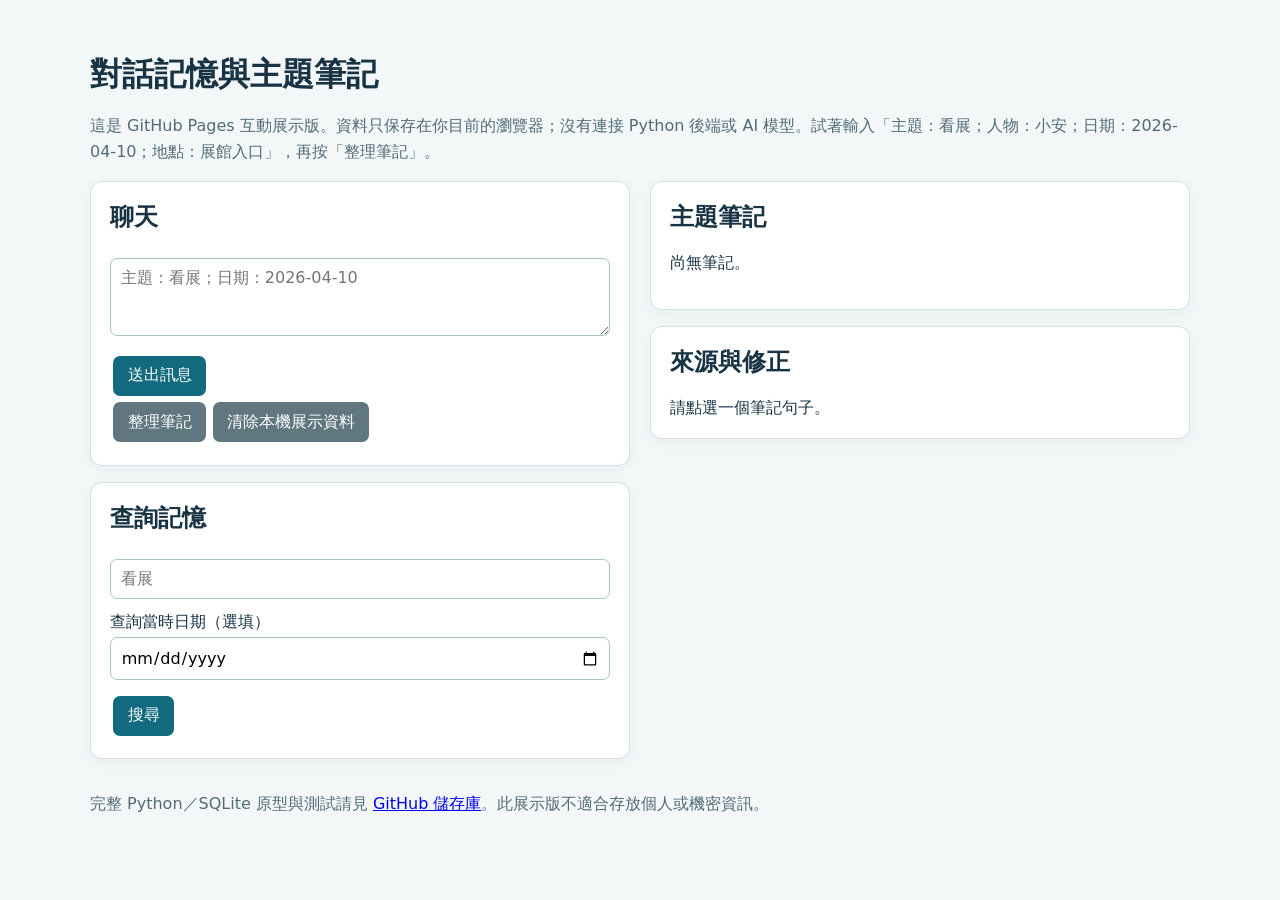
==== docs/index.html @ 6d678eb1 "Add interactive GitHub Pages demo" ====
<!doctype html>
<html lang="zh-Hant">
<head>
  <meta charset="utf-8"><meta name="viewport" content="width=device-width,initial-scale=1">
  <title>對話記憶與主題筆記｜互動展示</title>
  <style>
    :root{font-family:system-ui,sans-serif;color:#173344;background:#f3f7f8}body{max-width:1100px;margin:auto;padding:2rem}h1{margin-bottom:.2rem}h2{margin-top:0}.hint{color:#526b77;line-height:1.6}.grid{display:grid;grid-template-columns:1fr 1fr;gap:1.2rem}section{background:white;border:1px solid #d3e0e3;border-radius:12px;padding:1.2rem;margin-bottom:1rem;box-shadow:0 4px 15px #1733440c}input,textarea,select{font:inherit;box-sizing:border-box;width:100%;padding:.6rem;border:1px solid #a9c2c9;border-radius:7px;margin:.3rem 0 .8rem}button{font:inherit;border:0;border-radius:7px;padding:.6rem .9rem;background:#126a7f;color:white;cursor:pointer;margin:.2rem}.secondary{background:#607780}.claim{display:block;text-align:left;width:100%;background:#e4f3ee;color:#173d36}.message,.source{background:#eef4f7;padding:.7rem;border-radius:7px;margin:.4rem 0}.source{border-left:3px solid #5b9b9f}.preview{background:#f8f2dc;padding:1rem;border-radius:9px}.error{color:#ad253b}@media(max-width:750px){.grid{grid-template-columns:1fr}body{padding:1rem}}
  </style>
</head>
<body>
  <h1>對話記憶與主題筆記</h1>
  <p class="hint">這是 GitHub Pages 互動展示版。資料只保存在你目前的瀏覽器；沒有連接 Python 後端或 AI 模型。試著輸入「主題：看展；人物：小安；日期：2026-04-10；地點：展館入口」，再按「整理筆記」。</p>
  <p id="status" role="status"></p>
  <div class="grid"><div>
    <section><h2>聊天</h2><div id="messages"></div><form id="chat-form"><textarea id="chat-text" rows="3" required placeholder="主題：看展；日期：2026-04-10"></textarea><button>送出訊息</button></form><button id="organize" class="secondary">整理筆記</button><button id="reset" class="secondary">清除本機展示資料</button></section>
    <section><h2>查詢記憶</h2><form id="search-form"><input id="search-text" required placeholder="看展"><label>查詢當時日期（選填）<input id="as-of" type="date"></label><button>搜尋</button></form><div id="results"></div></section>
  </div><div>
    <section><h2>主題筆記</h2><div id="notes"></div></section>
    <section><h2>來源與修正</h2><div id="selected">請點選一個筆記句子。</div><div id="sources"></div><form id="revision-form" hidden><label>新內容<input id="new-value" required></label><label>修正類型<select id="kind"><option value="correction">原本記錯</option><option value="change">後來改變</option></select></label><label>生效日期（後來改變必填）<input id="effective-from" type="date"></label><label>修正說明<input id="reason" required></label><button>預覽修正</button></form><div id="preview"></div></section>
  </div></div>
  <p class="hint">完整 Python／SQLite 原型與測試請見 <a href="https://github.com/c62575998-web/Artificial-Intelligence_AI-Chat-Notes">GitHub 儲存庫</a>。此展示版不適合存放個人或機密資訊。</p>
  <script type="module" src="./app.js"></script>
</body></html>
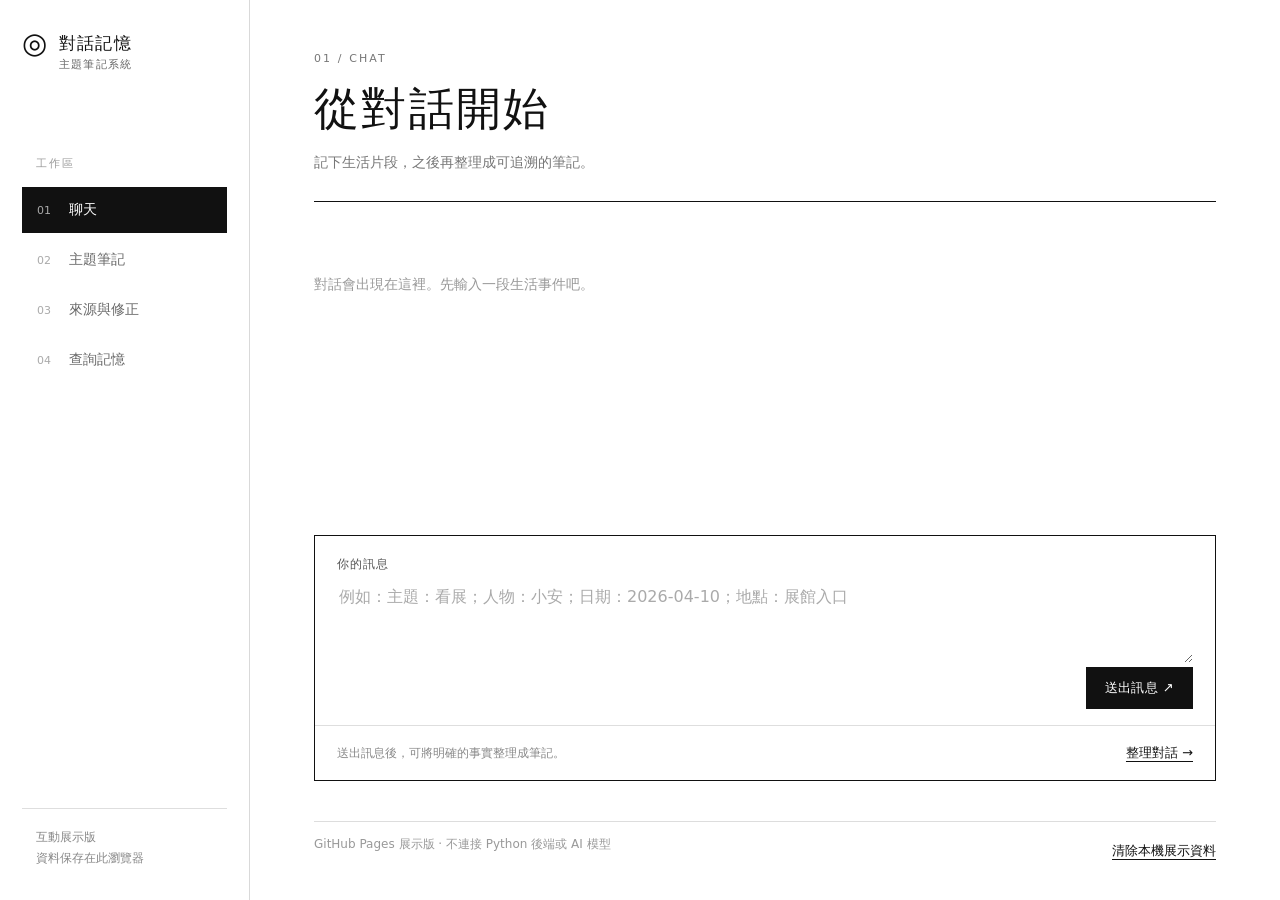
==== commit f5da5dc7: "Redesign chat notes interface with separate views" ====
--- a/docs/index.html
+++ b/docs/index.html
@@ -1,23 +1,56 @@
 <!doctype html>
 <html lang="zh-Hant">
 <head>
-  <meta charset="utf-8"><meta name="viewport" content="width=device-width,initial-scale=1">
+  <meta charset="utf-8">
+  <meta name="viewport" content="width=device-width,initial-scale=1">
   <title>對話記憶與主題筆記｜互動展示</title>
-  <style>
-    :root{font-family:system-ui,sans-serif;color:#173344;background:#f3f7f8}body{max-width:1100px;margin:auto;padding:2rem}h1{margin-bottom:.2rem}h2{margin-top:0}.hint{color:#526b77;line-height:1.6}.grid{display:grid;grid-template-columns:1fr 1fr;gap:1.2rem}section{background:white;border:1px solid #d3e0e3;border-radius:12px;padding:1.2rem;margin-bottom:1rem;box-shadow:0 4px 15px #1733440c}input,textarea,select{font:inherit;box-sizing:border-box;width:100%;padding:.6rem;border:1px solid #a9c2c9;border-radius:7px;margin:.3rem 0 .8rem}button{font:inherit;border:0;border-radius:7px;padding:.6rem .9rem;background:#126a7f;color:white;cursor:pointer;margin:.2rem}.secondary{background:#607780}.claim{display:block;text-align:left;width:100%;background:#e4f3ee;color:#173d36}.message,.source{background:#eef4f7;padding:.7rem;border-radius:7px;margin:.4rem 0}.source{border-left:3px solid #5b9b9f}.preview{background:#f8f2dc;padding:1rem;border-radius:9px}.error{color:#ad253b}@media(max-width:750px){.grid{grid-template-columns:1fr}body{padding:1rem}}
-  </style>
+  <link rel="stylesheet" href="./style.css">
 </head>
 <body>
-  <h1>對話記憶與主題筆記</h1>
-  <p class="hint">這是 GitHub Pages 互動展示版。資料只保存在你目前的瀏覽器；沒有連接 Python 後端或 AI 模型。試著輸入「主題：看展；人物：小安；日期：2026-04-10；地點：展館入口」，再按「整理筆記」。</p>
-  <p id="status" role="status"></p>
-  <div class="grid"><div>
-    <section><h2>聊天</h2><div id="messages"></div><form id="chat-form"><textarea id="chat-text" rows="3" required placeholder="主題：看展；日期：2026-04-10"></textarea><button>送出訊息</button></form><button id="organize" class="secondary">整理筆記</button><button id="reset" class="secondary">清除本機展示資料</button></section>
-    <section><h2>查詢記憶</h2><form id="search-form"><input id="search-text" required placeholder="看展"><label>查詢當時日期（選填）<input id="as-of" type="date"></label><button>搜尋</button></form><div id="results"></div></section>
-  </div><div>
-    <section><h2>主題筆記</h2><div id="notes"></div></section>
-    <section><h2>來源與修正</h2><div id="selected">請點選一個筆記句子。</div><div id="sources"></div><form id="revision-form" hidden><label>新內容<input id="new-value" required></label><label>修正類型<select id="kind"><option value="correction">原本記錯</option><option value="change">後來改變</option></select></label><label>生效日期（後來改變必填）<input id="effective-from" type="date"></label><label>修正說明<input id="reason" required></label><button>預覽修正</button></form><div id="preview"></div></section>
-  </div></div>
-  <p class="hint">完整 Python／SQLite 原型與測試請見 <a href="https://github.com/c62575998-web/Artificial-Intelligence_AI-Chat-Notes">GitHub 儲存庫</a>。此展示版不適合存放個人或機密資訊。</p>
+  <div class="shell">
+    <aside class="sidebar" aria-label="主選單">
+      <a class="brand" href="#chat"><span class="brand-mark">◎</span><span>對話記憶<span class="brand-sub">主題筆記系統</span></span></a>
+      <div class="nav-label">工作區</div>
+      <nav>
+        <a href="#chat" data-page="chat"><span>01</span> 聊天</a>
+        <a href="#notes" data-page="notes"><span>02</span> 主題筆記</a>
+        <a href="#sources" data-page="sources"><span>03</span> 來源與修正</a>
+        <a href="#search" data-page="search"><span>04</span> 查詢記憶</a>
+      </nav>
+      <div class="sidebar-foot">互動展示版<br>資料保存在此瀏覽器</div>
+    </aside>
+    <main class="main">
+      <p id="status" role="status" aria-live="polite"></p>
+
+      <section id="page-chat" class="page chat-page">
+        <header class="page-head"><div class="eyebrow">01 / CHAT</div><h1>從對話開始</h1><p>記下生活片段，之後再整理成可追溯的筆記。</p></header>
+        <div id="messages" class="conversation" aria-label="對話內容"></div>
+        <div class="composer">
+          <form id="chat-form"><label for="chat-text">你的訊息</label><textarea id="chat-text" rows="3" required placeholder="例如：主題：看展；人物：小安；日期：2026-04-10；地點：展館入口"></textarea><div class="form-actions"><button type="submit" class="button-dark">送出訊息 <span aria-hidden="true">↗</span></button></div></form>
+          <div class="composer-bottom"><span>送出訊息後，可將明確的事實整理成筆記。</span><button id="organize" type="button" class="button-link">整理對話 →</button></div>
+        </div>
+      </section>
+
+      <section id="page-notes" class="page" hidden>
+        <header class="page-head"><div class="eyebrow">02 / NOTES</div><h1>主題筆記</h1><p>依主題查看整理後的內容。點選句子可追查來源及提出修正。</p></header>
+        <div id="notes" class="stack"></div>
+      </section>
+
+      <section id="page-sources" class="page" hidden>
+        <header class="page-head"><div class="eyebrow">03 / SOURCES</div><h1>來源與修正</h1><p>先選一個筆記句子，再查看原話、預覽修改範圍。</p></header>
+        <div class="detail-grid"><div><div class="section-title">選擇句子</div><div id="claim-list" class="claim-list"></div></div><div><div class="section-title">句子詳情</div><div id="selected" class="selected">請先選擇一個筆記句子。</div><div id="sources"></div>
+          <form id="revision-form" hidden><label for="new-value">新的內容</label><input id="new-value" required><label for="kind">修正類型</label><select id="kind"><option value="correction">原本記錯</option><option value="change">後來改變</option></select><label for="effective-from">生效日期（後來改變必填）</label><input id="effective-from" type="date"><label for="reason">修正說明</label><input id="reason" required><button class="button-dark" type="submit">預覽修正 →</button></form><div id="preview"></div>
+        </div></div>
+      </section>
+
+      <section id="page-search" class="page" hidden>
+        <header class="page-head"><div class="eyebrow">04 / SEARCH</div><h1>查詢記憶</h1><p>搜尋目前記憶，或指定日期回看當時有效的內容。</p></header>
+        <form id="search-form" class="search-form"><label for="search-text">關鍵字</label><input id="search-text" required placeholder="例如：看展"><label for="as-of">查詢當時日期（選填）</label><input id="as-of" type="date"><button class="button-dark" type="submit">搜尋 →</button></form><div id="results" class="stack"></div>
+      </section>
+
+      <footer class="page-foot"><span>GitHub Pages 展示版 · 不連接 Python 後端或 AI 模型</span><button id="reset" type="button" class="button-link">清除本機展示資料</button></footer>
+    </main>
+  </div>
   <script type="module" src="./app.js"></script>
-</body></html>
+</body>
+</html>
--- a/docs/style.css
+++ b/docs/style.css
@@ -0,0 +1 @@
+:root{font-family:Inter,"Noto Sans TC",system-ui,sans-serif;color:#111;background:#fff;font-synthesis:none}*{box-sizing:border-box}body{margin:0}button,input,textarea,select{font:inherit}button{cursor:pointer}a{color:inherit;text-decoration:none}[hidden]{display:none!important}.shell{min-height:100vh;display:grid;grid-template-columns:250px minmax(0,1fr)}.sidebar{border-right:1px solid #d9d9d9;padding:32px 22px;display:flex;flex-direction:column}.brand{display:flex;align-items:flex-start;gap:10px;font-size:17px;font-weight:700;letter-spacing:.08em;line-height:1.3}.brand-mark{font-size:29px;line-height:22px;font-weight:400}.brand-sub{display:block;font-size:11px;font-weight:400;letter-spacing:.12em;color:#666;margin-top:4px}.nav-label{margin:84px 14px 16px;color:#999;font-size:11px;letter-spacing:.19em}.sidebar nav{display:grid;gap:4px}.sidebar nav a{padding:13px 14px;color:#696969;font-size:14px;border:1px solid transparent;transition:background .15s,color .15s}.sidebar nav a span{font-size:11px;margin-right:14px;color:#aaa}.sidebar nav a:hover{background:#f5f5f5;color:#111}.sidebar nav a[aria-current=page]{background:#111;border-color:#111;color:#fff}.sidebar nav a[aria-current=page] span{color:#aaa}.sidebar-foot{margin-top:auto;border-top:1px solid #dedede;padding:18px 14px 0;color:#888;font-size:12px;line-height:1.7}.main{max-width:1160px;width:100%;margin:auto;padding:32px clamp(24px,5vw,80px) 20px;display:flex;flex-direction:column;min-height:100vh}.page{flex:1;min-height:0}.page-head{border-bottom:1px solid #111;padding:20px 0 26px;margin-bottom:32px}.eyebrow{font-size:11px;letter-spacing:.19em;color:#777;margin-bottom:14px}.page-head h1{font-size:clamp(30px,4vw,45px);font-weight:500;letter-spacing:.05em;margin:0 0 12px}.page-head p{color:#777;font-size:14px;line-height:1.7;margin:0}.chat-page{display:flex;flex-direction:column}.conversation{flex:1;min-height:210px;max-height:50vh;overflow:auto;padding:10px 0 24px}.empty{color:#999;font-size:14px;margin:32px 0}.message{max-width:75%;padding:14px 18px;border:1px solid #d9d9d9;margin:0 0 16px;line-height:1.6;white-space:pre-wrap;font-size:14px}.message.user{margin-left:auto;border-color:#111;background:#111;color:white}.message.assistant{margin-right:auto}.speaker{display:block;font-size:11px;letter-spacing:.14em;opacity:.7;margin-bottom:7px}.composer{border:1px solid #111}.composer form{padding:20px 22px 16px}.composer label,.search-form label,#revision-form label{display:block;font-size:12px;letter-spacing:.09em;color:#555;margin:0 0 9px}.composer textarea{border:0;outline:none;resize:vertical;width:100%;min-height:78px;color:#111;background:white;line-height:1.6}.composer textarea::placeholder,input::placeholder{color:#aaa}.form-actions{text-align:right}.button-dark{background:#111;border:1px solid #111;color:white;padding:11px 18px;font-size:13px;letter-spacing:.03em}.button-dark:hover{background:#333}.button-link{background:none;border:0;padding:6px 0;color:#111;font-size:13px;text-decoration:underline;text-underline-offset:4px}.composer-bottom{border-top:1px solid #dedede;display:flex;align-items:center;justify-content:space-between;gap:20px;padding:12px 22px;color:#888;font-size:12px}.stack{display:grid;gap:18px}.note{border:1px solid #dedede;padding:24px}.note-head{display:flex;align-items:center;justify-content:space-between;border-bottom:1px solid #e6e6e6;padding-bottom:14px;margin-bottom:14px}.note h2{font-weight:500;font-size:20px;margin:0}.note-index,.muted{color:#888;font-size:12px}.claim{display:block;width:100%;text-align:left;border:0;background:white;padding:12px 0;border-bottom:1px solid #eee;color:#222;font-size:15px}.claim:hover{text-decoration:underline;text-underline-offset:4px}.detail-grid{display:grid;grid-template-columns:minmax(0,1fr) minmax(0,1.2fr);gap:46px}.section-title{font-size:12px;color:#777;letter-spacing:.1em;border-bottom:1px solid #111;padding-bottom:12px;margin-bottom:12px}.claim-choice{width:100%;border:0;border-bottom:1px solid #eee;background:white;text-align:left;padding:14px 4px;line-height:1.5}.claim-choice:hover,.claim-choice.active{background:#f5f5f5}.claim-choice small{display:block;color:#888;margin-bottom:6px}.selected{font-size:18px;line-height:1.6;margin:8px 0 18px}.source{border-left:2px solid #111;padding:7px 0 7px 14px;margin:12px 0 24px;color:#555;font-size:14px;line-height:1.6}.search-form{max-width:620px;padding-bottom:32px}.search-form input,#revision-form input,#revision-form select{display:block;width:100%;background:white;border:1px solid #cfcfcf;padding:12px;margin:0 0 20px;border-radius:0}.search-form button,#revision-form button{margin-top:6px}.result{border-bottom:1px solid #ddd;padding:17px 0;font-size:15px}.result small{display:block;color:#999;font-size:11px;margin-bottom:5px}.preview{border:1px solid #111;padding:18px;margin-top:22px}.preview h3{font-weight:500;margin:0 0 12px}.preview button{margin:14px 12px 0 0}.button-outline{background:white;border:1px solid #111;padding:11px 18px;font-size:13px}.page-foot{border-top:1px solid #ddd;margin-top:40px;padding:14px 0;display:flex;justify-content:space-between;gap:20px;color:#999;font-size:12px}#status:empty{display:none}#status{border:1px solid #bbb;padding:11px 15px;margin:0 0 12px;font-size:13px}#status.error{border-color:#111;background:#f5f5f5}@media(max-width:900px){.shell{grid-template-columns:1fr}.sidebar{padding:18px 20px;border-right:0;border-bottom:1px solid #ddd}.brand{font-size:15px}.brand-sub,.nav-label,.sidebar-foot{display:none}.sidebar nav{display:flex;overflow:auto;margin-top:20px;gap:2px}.sidebar nav a{white-space:nowrap;padding:10px 12px}.main{min-height:calc(100vh - 110px)}.detail-grid{grid-template-columns:1fr;gap:30px}}@media(max-width:580px){.main{padding:20px 18px}.page-head{padding-top:12px;margin-bottom:20px}.conversation{max-height:none;min-height:34vh}.message{max-width:90%}.composer-bottom{align-items:flex-start;flex-direction:column;gap:4px}.page-foot{flex-direction:column}.note{padding:18px}}
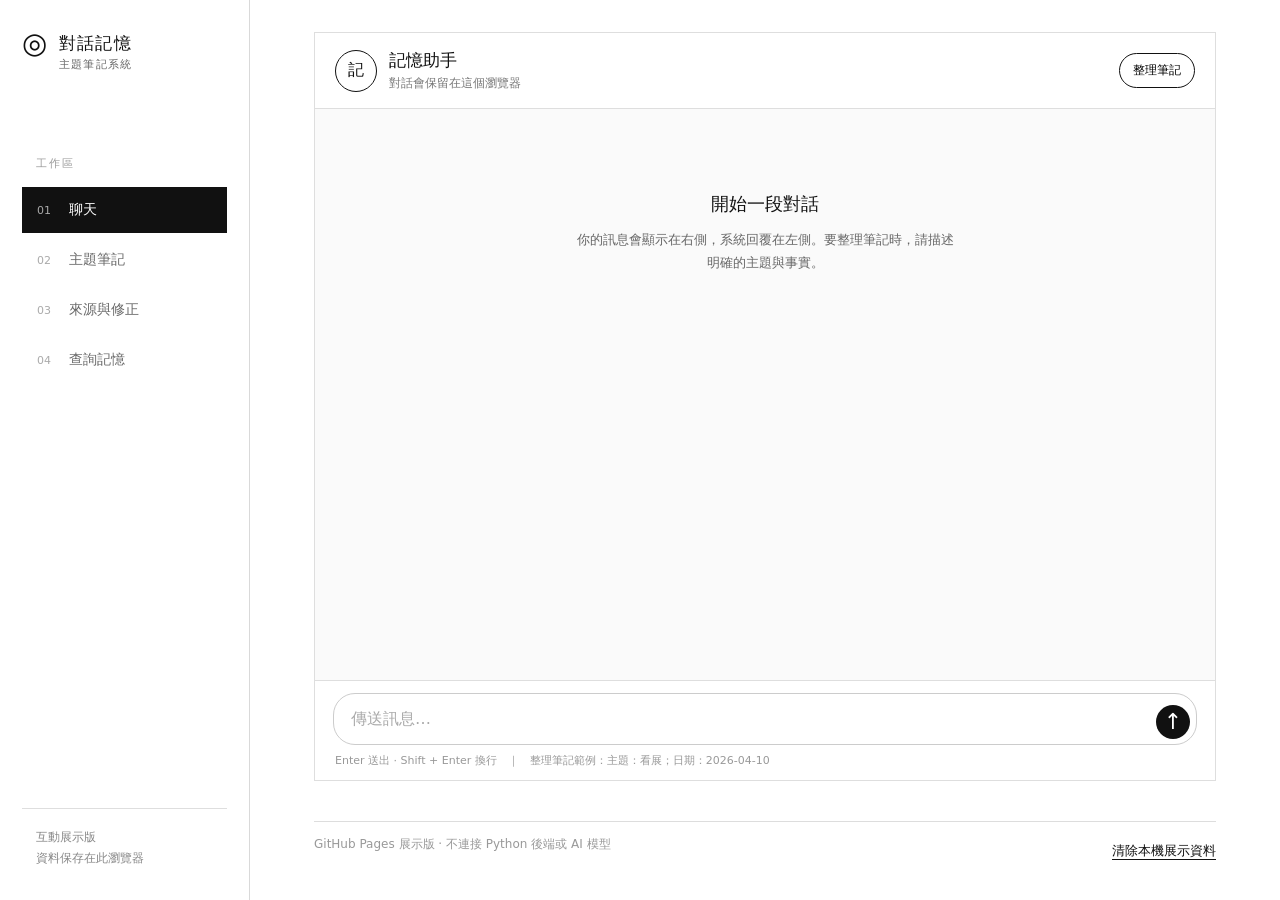
==== commit 6c82b1d5: "Make chat view feel like a messaging app" ====
--- a/docs/index.html
+++ b/docs/index.html
@@ -5,6 +5,7 @@
   <meta name="viewport" content="width=device-width,initial-scale=1">
   <title>對話記憶與主題筆記｜互動展示</title>
   <link rel="stylesheet" href="./style.css">
+  <link rel="stylesheet" href="./chat.css">
 </head>
 <body>
   <div class="shell">
@@ -22,13 +23,10 @@
     <main class="main">
       <p id="status" role="status" aria-live="polite"></p>
 
-      <section id="page-chat" class="page chat-page">
-        <header class="page-head"><div class="eyebrow">01 / CHAT</div><h1>從對話開始</h1><p>記下生活片段，之後再整理成可追溯的筆記。</p></header>
-        <div id="messages" class="conversation" aria-label="對話內容"></div>
-        <div class="composer">
-          <form id="chat-form"><label for="chat-text">你的訊息</label><textarea id="chat-text" rows="3" required placeholder="例如：主題：看展；人物：小安；日期：2026-04-10；地點：展館入口"></textarea><div class="form-actions"><button type="submit" class="button-dark">送出訊息 <span aria-hidden="true">↗</span></button></div></form>
-          <div class="composer-bottom"><span>送出訊息後，可將明確的事實整理成筆記。</span><button id="organize" type="button" class="button-link">整理對話 →</button></div>
-        </div>
+      <section id="page-chat" class="page chat-page" aria-label="聊天">
+        <header class="chat-heading"><div class="chat-avatar" aria-hidden="true">記</div><div class="chat-heading-copy"><h1>記憶助手</h1><p>對話會保留在這個瀏覽器</p></div><button id="organize" type="button" class="organize-chip">整理筆記</button></header>
+        <div id="messages" class="conversation" role="log" aria-label="對話內容" aria-live="polite"></div>
+        <div class="composer"><form id="chat-form"><div class="input-row"><label class="sr-only" for="chat-text">傳送訊息</label><textarea id="chat-text" rows="1" required placeholder="傳送訊息…"></textarea><button type="submit" class="send-button" aria-label="送出訊息">↑</button></div></form><p class="chat-hint">Enter 送出 · Shift + Enter 換行　｜　整理筆記範例：主題：看展；日期：2026-04-10</p></div>
       </section>
 
       <section id="page-notes" class="page" hidden>
--- a/docs/chat.css
+++ b/docs/chat.css
@@ -0,0 +1,17 @@
+.sr-only{position:absolute;width:1px;height:1px;padding:0;margin:-1px;overflow:hidden;clip:rect(0,0,0,0);white-space:nowrap;border:0}
+.chat-page{height:calc(100dvh - 150px);min-height:500px;border:1px solid #dedede;background:#fff}
+.chat-heading{display:flex;align-items:center;gap:12px;border-bottom:1px solid #dedede;padding:16px 20px;flex-shrink:0}
+.chat-avatar,.message-avatar{display:grid;place-items:center;border:1px solid #111;border-radius:50%;font-weight:600;flex-shrink:0}
+.chat-avatar{width:42px;height:42px;font-size:16px}
+.chat-heading-copy{min-width:0}.chat-heading h1{font-size:17px;font-weight:600;margin:0 0 3px}.chat-heading p{font-size:12px;color:#777;margin:0}
+.organize-chip{margin-left:auto;border:1px solid #111;border-radius:20px;background:#fff;padding:8px 13px;white-space:nowrap;font-size:12px}.organize-chip:hover{background:#111;color:#fff}
+.conversation{flex:1;min-height:0;max-height:none;overflow-y:auto;padding:23px 22px;background:#fafafa;overscroll-behavior:contain}
+.chat-intro{text-align:center;max-width:380px;margin:60px auto;color:#666}.chat-intro strong{display:block;color:#111;font-size:18px;font-weight:500;margin-bottom:12px}.chat-intro p{font-size:13px;line-height:1.8;margin:0}
+.message-row{display:flex;align-items:flex-end;gap:9px;margin:0 0 16px}.message-row.user{flex-direction:row-reverse}.message-avatar{width:30px;height:30px;font-size:12px;background:#fff}.message-row.user .message-avatar{display:none}
+.message-content{display:flex;flex-direction:column;align-items:flex-start;max-width:min(70%,550px)}.message-row.user .message-content{align-items:flex-end}
+.message-bubble{border:1px solid #dedede;border-radius:17px 17px 17px 4px;background:#fff;padding:11px 15px;font-size:14px;line-height:1.65;white-space:pre-wrap;overflow-wrap:anywhere}
+.message-row.user .message-bubble{border-color:#111;border-radius:17px 17px 4px 17px;background:#111;color:#fff}
+.message-time{font-size:10px;color:#999;margin-top:5px;padding:0 3px}
+.composer{border:0;border-top:1px solid #dedede;padding:12px 18px 11px;flex-shrink:0}.composer form{padding:0}.input-row{display:flex;align-items:flex-end;gap:8px;border:1px solid #ccc;border-radius:22px;padding:5px 6px 5px 13px}.input-row:focus-within{border-color:#111}.composer textarea{min-height:25px;max-height:140px;padding:8px 4px;resize:none;line-height:1.5;overflow-y:auto}.send-button{display:grid;place-items:center;flex-shrink:0;width:34px;height:34px;border:0;border-radius:50%;background:#111;color:#fff;font-size:22px;line-height:1;margin:0}.send-button:hover{background:#444}.chat-hint{color:#999;font-size:11px;line-height:1.5;margin:8px 2px 0}
+@media(max-width:900px){.chat-page{height:calc(100dvh - 190px)}}
+@media(max-width:580px){.chat-page{height:calc(100dvh - 178px);min-height:450px}.chat-heading{padding:12px}.chat-heading p{font-size:11px}.conversation{padding:16px 12px}.message-content{max-width:84%}.composer{padding:10px}.chat-hint{font-size:10px}.organize-chip{padding:7px 9px}.message-bubble{font-size:14px}}
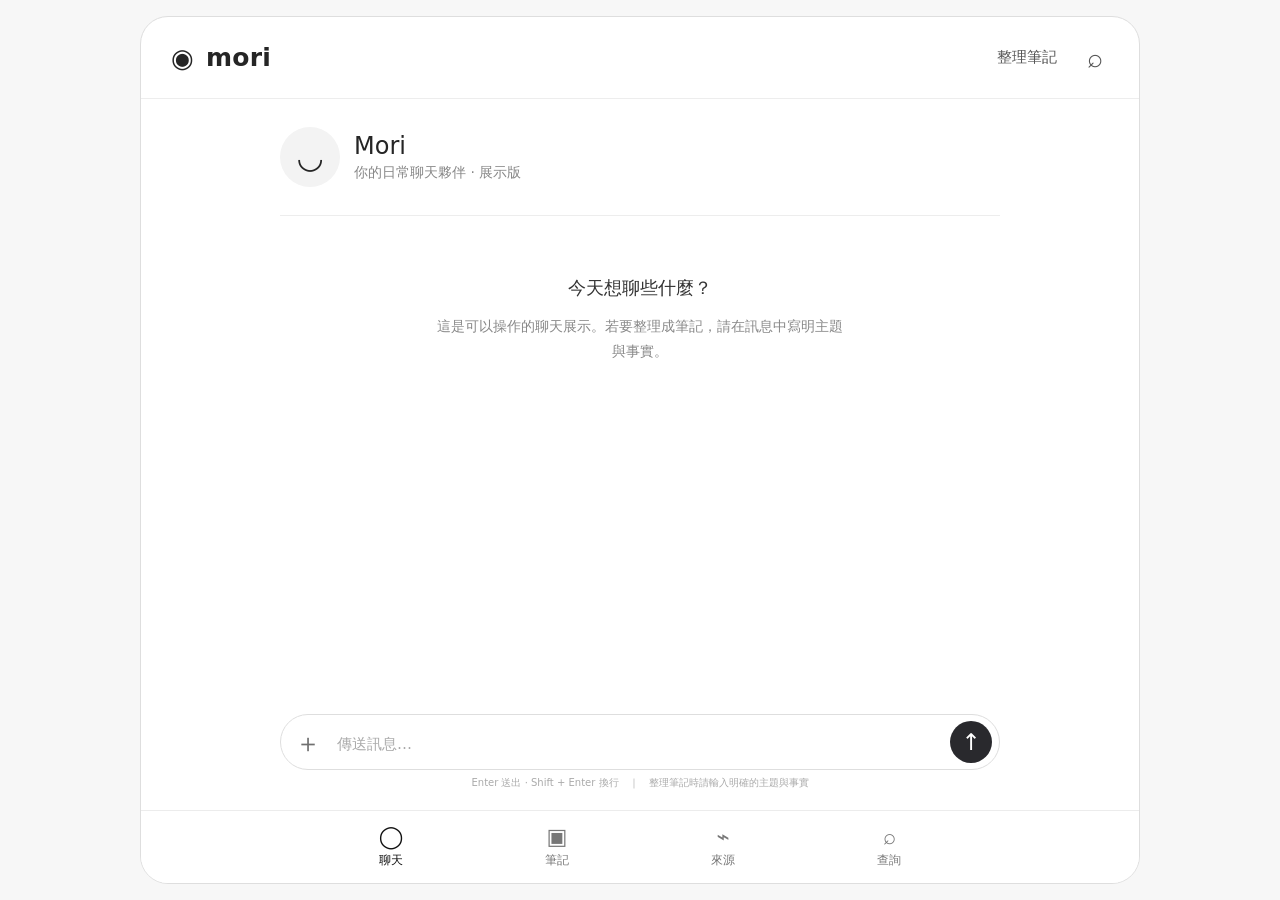
==== commit ced8813f: "Match Mori chat layout and bottom navigation" ====
--- a/docs/index.html
+++ b/docs/index.html
@@ -3,51 +3,40 @@
 <head>
   <meta charset="utf-8">
   <meta name="viewport" content="width=device-width,initial-scale=1">
-  <title>對話記憶與主題筆記｜互動展示</title>
+  <title>Mori｜對話記憶與主題筆記</title>
   <link rel="stylesheet" href="./style.css">
   <link rel="stylesheet" href="./chat.css">
 </head>
 <body>
   <div class="shell">
-    <aside class="sidebar" aria-label="主選單">
-      <a class="brand" href="#chat"><span class="brand-mark">◎</span><span>對話記憶<span class="brand-sub">主題筆記系統</span></span></a>
-      <div class="nav-label">工作區</div>
-      <nav>
-        <a href="#chat" data-page="chat"><span>01</span> 聊天</a>
-        <a href="#notes" data-page="notes"><span>02</span> 主題筆記</a>
-        <a href="#sources" data-page="sources"><span>03</span> 來源與修正</a>
-        <a href="#search" data-page="search"><span>04</span> 查詢記憶</a>
-      </nav>
-      <div class="sidebar-foot">互動展示版<br>資料保存在此瀏覽器</div>
-    </aside>
+    <header class="topbar">
+      <a class="brand" href="#chat" aria-label="Mori 聊天首頁"><span class="brand-icon" aria-hidden="true">◉</span><span>mori</span></a>
+      <div class="top-actions"><button id="organize" type="button" class="top-action" title="整理筆記">整理筆記</button><a href="#search" class="top-action" aria-label="查詢記憶" title="查詢記憶">⌕</a></div>
+    </header>
     <main class="main">
       <p id="status" role="status" aria-live="polite"></p>
-
       <section id="page-chat" class="page chat-page" aria-label="聊天">
-        <header class="chat-heading"><div class="chat-avatar" aria-hidden="true">記</div><div class="chat-heading-copy"><h1>記憶助手</h1><p>對話會保留在這個瀏覽器</p></div><button id="organize" type="button" class="organize-chip">整理筆記</button></header>
+        <div class="chat-profile"><div class="profile-avatar" aria-hidden="true">◡</div><div><h1>Mori</h1><p>你的日常聊天夥伴 · 展示版</p></div></div>
         <div id="messages" class="conversation" role="log" aria-label="對話內容" aria-live="polite"></div>
-        <div class="composer"><form id="chat-form"><div class="input-row"><label class="sr-only" for="chat-text">傳送訊息</label><textarea id="chat-text" rows="1" required placeholder="傳送訊息…"></textarea><button type="submit" class="send-button" aria-label="送出訊息">↑</button></div></form><p class="chat-hint">Enter 送出 · Shift + Enter 換行　｜　整理筆記範例：主題：看展；日期：2026-04-10</p></div>
+        <div class="composer"><form id="chat-form"><div class="input-row"><button id="example" class="plus-button" type="button" aria-label="填入範例訊息" title="填入範例訊息">＋</button><label class="sr-only" for="chat-text">傳送訊息</label><textarea id="chat-text" rows="1" required placeholder="傳送訊息…"></textarea><button type="submit" class="send-button" aria-label="送出訊息">↑</button></div></form><p class="chat-hint">Enter 送出 · Shift + Enter 換行　｜　整理筆記時請輸入明確的主題與事實</p></div>
       </section>
-
-      <section id="page-notes" class="page" hidden>
-        <header class="page-head"><div class="eyebrow">02 / NOTES</div><h1>主題筆記</h1><p>依主題查看整理後的內容。點選句子可追查來源及提出修正。</p></header>
-        <div id="notes" class="stack"></div>
+      <section id="page-notes" class="page content-page" hidden>
+        <header class="page-head"><div class="eyebrow">NOTES</div><h1>主題筆記</h1><p>每段對話留下的事實，都可以整理到這裡。</p></header><div id="notes" class="stack"></div>
       </section>
-
-      <section id="page-sources" class="page" hidden>
-        <header class="page-head"><div class="eyebrow">03 / SOURCES</div><h1>來源與修正</h1><p>先選一個筆記句子，再查看原話、預覽修改範圍。</p></header>
-        <div class="detail-grid"><div><div class="section-title">選擇句子</div><div id="claim-list" class="claim-list"></div></div><div><div class="section-title">句子詳情</div><div id="selected" class="selected">請先選擇一個筆記句子。</div><div id="sources"></div>
-          <form id="revision-form" hidden><label for="new-value">新的內容</label><input id="new-value" required><label for="kind">修正類型</label><select id="kind"><option value="correction">原本記錯</option><option value="change">後來改變</option></select><label for="effective-from">生效日期（後來改變必填）</label><input id="effective-from" type="date"><label for="reason">修正說明</label><input id="reason" required><button class="button-dark" type="submit">預覽修正 →</button></form><div id="preview"></div>
-        </div></div>
+      <section id="page-sources" class="page content-page" hidden>
+        <header class="page-head"><div class="eyebrow">SOURCES</div><h1>來源與修正</h1><p>選一句筆記，查看原話並確認修改範圍。</p></header>
+        <div class="detail-grid"><div><div class="section-title">選擇句子</div><div id="claim-list" class="claim-list"></div></div><div><div class="section-title">句子詳情</div><div id="selected" class="selected">請先選擇一個筆記句子。</div><div id="sources"></div><form id="revision-form" hidden><label for="new-value">新的內容</label><input id="new-value" required><label for="kind">修正類型</label><select id="kind"><option value="correction">原本記錯</option><option value="change">後來改變</option></select><label for="effective-from">生效日期（後來改變必填）</label><input id="effective-from" type="date"><label for="reason">修正說明</label><input id="reason" required><button class="button-dark" type="submit">預覽修正</button></form><div id="preview"></div></div></div>
       </section>
-
-      <section id="page-search" class="page" hidden>
-        <header class="page-head"><div class="eyebrow">04 / SEARCH</div><h1>查詢記憶</h1><p>搜尋目前記憶，或指定日期回看當時有效的內容。</p></header>
-        <form id="search-form" class="search-form"><label for="search-text">關鍵字</label><input id="search-text" required placeholder="例如：看展"><label for="as-of">查詢當時日期（選填）</label><input id="as-of" type="date"><button class="button-dark" type="submit">搜尋 →</button></form><div id="results" class="stack"></div>
+      <section id="page-search" class="page content-page" hidden>
+        <header class="page-head"><div class="eyebrow">SEARCH</div><h1>查詢記憶</h1><p>搜尋目前記憶，或指定日期回看當時的內容。</p></header><form id="search-form" class="search-form"><label for="search-text">關鍵字</label><input id="search-text" required placeholder="例如：看展"><label for="as-of">查詢當時日期（選填）</label><input id="as-of" type="date"><button class="button-dark" type="submit">搜尋</button></form><div id="results" class="stack"></div><div class="demo-info">GitHub Pages 展示版。資料只儲存在此瀏覽器，沒有連接 Python 後端或 AI 模型。<button id="reset" type="button" class="button-link">清除本機展示資料</button></div>
       </section>
-
-      <footer class="page-foot"><span>GitHub Pages 展示版 · 不連接 Python 後端或 AI 模型</span><button id="reset" type="button" class="button-link">清除本機展示資料</button></footer>
     </main>
+    <nav class="bottom-nav" aria-label="主要頁面">
+      <a href="#chat" data-page="chat"><span class="nav-icon" aria-hidden="true">◯</span><span>聊天</span></a>
+      <a href="#notes" data-page="notes"><span class="nav-icon" aria-hidden="true">▣</span><span>筆記</span></a>
+      <a href="#sources" data-page="sources"><span class="nav-icon" aria-hidden="true">⌁</span><span>來源</span></a>
+      <a href="#search" data-page="search"><span class="nav-icon" aria-hidden="true">⌕</span><span>查詢</span></a>
+    </nav>
   </div>
   <script type="module" src="./app.js"></script>
 </body>
--- a/docs/style.css
+++ b/docs/style.css
@@ -1 +1,8 @@
-:root{font-family:Inter,"Noto Sans TC",system-ui,sans-serif;color:#111;background:#fff;font-synthesis:none}*{box-sizing:border-box}body{margin:0}button,input,textarea,select{font:inherit}button{cursor:pointer}a{color:inherit;text-decoration:none}[hidden]{display:none!important}.shell{min-height:100vh;display:grid;grid-template-columns:250px minmax(0,1fr)}.sidebar{border-right:1px solid #d9d9d9;padding:32px 22px;display:flex;flex-direction:column}.brand{display:flex;align-items:flex-start;gap:10px;font-size:17px;font-weight:700;letter-spacing:.08em;line-height:1.3}.brand-mark{font-size:29px;line-height:22px;font-weight:400}.brand-sub{display:block;font-size:11px;font-weight:400;letter-spacing:.12em;color:#666;margin-top:4px}.nav-label{margin:84px 14px 16px;color:#999;font-size:11px;letter-spacing:.19em}.sidebar nav{display:grid;gap:4px}.sidebar nav a{padding:13px 14px;color:#696969;font-size:14px;border:1px solid transparent;transition:background .15s,color .15s}.sidebar nav a span{font-size:11px;margin-right:14px;color:#aaa}.sidebar nav a:hover{background:#f5f5f5;color:#111}.sidebar nav a[aria-current=page]{background:#111;border-color:#111;color:#fff}.sidebar nav a[aria-current=page] span{color:#aaa}.sidebar-foot{margin-top:auto;border-top:1px solid #dedede;padding:18px 14px 0;color:#888;font-size:12px;line-height:1.7}.main{max-width:1160px;width:100%;margin:auto;padding:32px clamp(24px,5vw,80px) 20px;display:flex;flex-direction:column;min-height:100vh}.page{flex:1;min-height:0}.page-head{border-bottom:1px solid #111;padding:20px 0 26px;margin-bottom:32px}.eyebrow{font-size:11px;letter-spacing:.19em;color:#777;margin-bottom:14px}.page-head h1{font-size:clamp(30px,4vw,45px);font-weight:500;letter-spacing:.05em;margin:0 0 12px}.page-head p{color:#777;font-size:14px;line-height:1.7;margin:0}.chat-page{display:flex;flex-direction:column}.conversation{flex:1;min-height:210px;max-height:50vh;overflow:auto;padding:10px 0 24px}.empty{color:#999;font-size:14px;margin:32px 0}.message{max-width:75%;padding:14px 18px;border:1px solid #d9d9d9;margin:0 0 16px;line-height:1.6;white-space:pre-wrap;font-size:14px}.message.user{margin-left:auto;border-color:#111;background:#111;color:white}.message.assistant{margin-right:auto}.speaker{display:block;font-size:11px;letter-spacing:.14em;opacity:.7;margin-bottom:7px}.composer{border:1px solid #111}.composer form{padding:20px 22px 16px}.composer label,.search-form label,#revision-form label{display:block;font-size:12px;letter-spacing:.09em;color:#555;margin:0 0 9px}.composer textarea{border:0;outline:none;resize:vertical;width:100%;min-height:78px;color:#111;background:white;line-height:1.6}.composer textarea::placeholder,input::placeholder{color:#aaa}.form-actions{text-align:right}.button-dark{background:#111;border:1px solid #111;color:white;padding:11px 18px;font-size:13px;letter-spacing:.03em}.button-dark:hover{background:#333}.button-link{background:none;border:0;padding:6px 0;color:#111;font-size:13px;text-decoration:underline;text-underline-offset:4px}.composer-bottom{border-top:1px solid #dedede;display:flex;align-items:center;justify-content:space-between;gap:20px;padding:12px 22px;color:#888;font-size:12px}.stack{display:grid;gap:18px}.note{border:1px solid #dedede;padding:24px}.note-head{display:flex;align-items:center;justify-content:space-between;border-bottom:1px solid #e6e6e6;padding-bottom:14px;margin-bottom:14px}.note h2{font-weight:500;font-size:20px;margin:0}.note-index,.muted{color:#888;font-size:12px}.claim{display:block;width:100%;text-align:left;border:0;background:white;padding:12px 0;border-bottom:1px solid #eee;color:#222;font-size:15px}.claim:hover{text-decoration:underline;text-underline-offset:4px}.detail-grid{display:grid;grid-template-columns:minmax(0,1fr) minmax(0,1.2fr);gap:46px}.section-title{font-size:12px;color:#777;letter-spacing:.1em;border-bottom:1px solid #111;padding-bottom:12px;margin-bottom:12px}.claim-choice{width:100%;border:0;border-bottom:1px solid #eee;background:white;text-align:left;padding:14px 4px;line-height:1.5}.claim-choice:hover,.claim-choice.active{background:#f5f5f5}.claim-choice small{display:block;color:#888;margin-bottom:6px}.selected{font-size:18px;line-height:1.6;margin:8px 0 18px}.source{border-left:2px solid #111;padding:7px 0 7px 14px;margin:12px 0 24px;color:#555;font-size:14px;line-height:1.6}.search-form{max-width:620px;padding-bottom:32px}.search-form input,#revision-form input,#revision-form select{display:block;width:100%;background:white;border:1px solid #cfcfcf;padding:12px;margin:0 0 20px;border-radius:0}.search-form button,#revision-form button{margin-top:6px}.result{border-bottom:1px solid #ddd;padding:17px 0;font-size:15px}.result small{display:block;color:#999;font-size:11px;margin-bottom:5px}.preview{border:1px solid #111;padding:18px;margin-top:22px}.preview h3{font-weight:500;margin:0 0 12px}.preview button{margin:14px 12px 0 0}.button-outline{background:white;border:1px solid #111;padding:11px 18px;font-size:13px}.page-foot{border-top:1px solid #ddd;margin-top:40px;padding:14px 0;display:flex;justify-content:space-between;gap:20px;color:#999;font-size:12px}#status:empty{display:none}#status{border:1px solid #bbb;padding:11px 15px;margin:0 0 12px;font-size:13px}#status.error{border-color:#111;background:#f5f5f5}@media(max-width:900px){.shell{grid-template-columns:1fr}.sidebar{padding:18px 20px;border-right:0;border-bottom:1px solid #ddd}.brand{font-size:15px}.brand-sub,.nav-label,.sidebar-foot{display:none}.sidebar nav{display:flex;overflow:auto;margin-top:20px;gap:2px}.sidebar nav a{white-space:nowrap;padding:10px 12px}.main{min-height:calc(100vh - 110px)}.detail-grid{grid-template-columns:1fr;gap:30px}}@media(max-width:580px){.main{padding:20px 18px}.page-head{padding-top:12px;margin-bottom:20px}.conversation{max-height:none;min-height:34vh}.message{max-width:90%}.composer-bottom{align-items:flex-start;flex-direction:column;gap:4px}.page-foot{flex-direction:column}.note{padding:18px}}
+:root{font-family:Inter,"Noto Sans TC",system-ui,sans-serif;color:#252525;background:#f7f7f7;font-synthesis:none}*{box-sizing:border-box}body{margin:0}button,input,textarea,select{font:inherit}button{cursor:pointer}a{color:inherit;text-decoration:none}[hidden]{display:none!important}::selection{background:#dcdcdc}button:focus-visible,a:focus-visible,input:focus-visible,textarea:focus-visible,select:focus-visible{outline:2px solid #555;outline-offset:3px}
+.shell{width:min(100%,1000px);height:calc(100dvh - 32px);min-height:580px;margin:16px auto;display:flex;flex-direction:column;border:1px solid #dedede;border-radius:28px;background:#fff;overflow:hidden}.topbar{height:82px;flex-shrink:0;display:flex;align-items:center;justify-content:space-between;padding:0 30px;border-bottom:1px solid #ededed}.brand{display:inline-flex;align-items:center;gap:12px;font-size:25px;font-weight:600;letter-spacing:.01em}.brand-icon{font-size:26px;font-weight:400}.top-actions{display:flex;align-items:center;gap:18px}.top-action{border:0;background:none;color:#555;padding:6px;font-size:15px}.top-action:hover{color:#111;text-decoration:underline;text-underline-offset:4px}.top-actions a{font-size:27px;line-height:1}
+.main{flex:1;min-height:0;display:flex;flex-direction:column;overflow:hidden}.page{flex:1;min-height:0}.content-page{overflow-y:auto;padding:38px clamp(26px,8vw,95px) 52px}.page-head{border-bottom:1px solid #e6e6e6;padding:0 0 25px;margin-bottom:28px}.eyebrow{font-size:11px;color:#888;letter-spacing:.18em;margin-bottom:12px}.page-head h1{font-size:30px;font-weight:500;margin:0 0 10px}.page-head p{font-size:14px;color:#777;line-height:1.6;margin:0}.stack{display:grid;gap:16px}.empty{color:#999;line-height:1.7;font-size:14px}
+.bottom-nav{flex-shrink:0;height:73px;border-top:1px solid #ececec;display:flex;align-items:stretch;justify-content:center;gap:clamp(16px,6vw,76px);background:#fff}.bottom-nav a{min-width:90px;display:flex;flex-direction:column;align-items:center;justify-content:center;gap:2px;color:#777;font-size:12px}.bottom-nav a[aria-current=page]{color:#111;font-weight:600}.bottom-nav a:hover{color:#111}.nav-icon{font-size:22px;font-weight:400;line-height:1.1}
+.note{border:1px solid #e6e6e6;border-radius:16px;padding:22px}.note-head{display:flex;justify-content:space-between;align-items:center;padding-bottom:14px;border-bottom:1px solid #eee}.note h2{font-size:19px;font-weight:500;margin:0}.note-index{font-size:12px;color:#999}.claim{display:block;width:100%;border:0;border-bottom:1px solid #eee;background:#fff;text-align:left;padding:15px 0;font-size:15px;color:#333}.claim:last-child{border-bottom:0}.claim:hover{text-decoration:underline;text-underline-offset:4px}
+.detail-grid{display:grid;grid-template-columns:1fr 1.1fr;gap:36px}.section-title{font-size:12px;color:#777;padding-bottom:11px;border-bottom:1px solid #333;margin-bottom:10px}.claim-choice{display:block;width:100%;border:0;border-bottom:1px solid #eee;background:#fff;text-align:left;padding:14px 7px;line-height:1.5}.claim-choice:hover,.claim-choice.active{background:#f6f6f6}.claim-choice small{display:block;color:#999;margin-bottom:4px}.selected{font-size:18px;line-height:1.6;margin:10px 0 16px}.source{border-left:2px solid #ccc;padding:7px 0 7px 14px;color:#666;line-height:1.6;font-size:14px;margin:10px 0 22px}
+.search-form{max-width:560px;padding-bottom:20px}.search-form label,#revision-form label{display:block;margin:15px 0 8px;color:#666;font-size:13px}.search-form input,#revision-form input,#revision-form select{width:100%;padding:12px;border:1px solid #d8d8d8;border-radius:9px;background:#fff}.button-dark{border:0;background:#29292d;color:#fff;border-radius:11px;padding:11px 18px;margin-top:19px}.button-dark:hover{background:#46464a}.button-outline{border:1px solid #aaa;background:#fff;color:#333;border-radius:11px;padding:10px 18px;margin:19px 0 0 10px}.result{border-bottom:1px solid #e7e7e7;padding:14px 0}.result small{display:block;color:#999;margin-bottom:5px}.preview{border:1px solid #ddd;border-radius:15px;padding:18px;margin-top:22px}.preview h3{font-weight:500;margin:0 0 10px}.demo-info{margin-top:34px;border-top:1px solid #eee;padding-top:20px;color:#999;font-size:12px;line-height:1.8}.button-link{border:0;background:none;color:#555;text-decoration:underline;text-underline-offset:3px;padding:0;margin-left:10px;font-size:12px}#status:empty{display:none}#status{margin:0;padding:11px 24px;border-bottom:1px solid #e4e4e4;font-size:13px;color:#444;background:#fafafa}#status.error{color:#922}
+@media(max-width:680px){.shell{height:100dvh;min-height:0;margin:0;border:0;border-radius:0}.topbar{height:65px;padding:0 17px}.brand{font-size:21px}.top-actions{gap:9px}.top-action{font-size:12px}.top-actions a{font-size:23px}.bottom-nav{height:66px;gap:0;justify-content:space-around}.bottom-nav a{min-width:60px;font-size:11px}.nav-icon{font-size:20px}.content-page{padding:26px 20px 42px}.detail-grid{grid-template-columns:1fr;gap:25px}.page-head h1{font-size:26px}}
--- a/docs/chat.css
+++ b/docs/chat.css
@@ -1,17 +1,6 @@
 .sr-only{position:absolute;width:1px;height:1px;padding:0;margin:-1px;overflow:hidden;clip:rect(0,0,0,0);white-space:nowrap;border:0}
-.chat-page{height:calc(100dvh - 150px);min-height:500px;border:1px solid #dedede;background:#fff}
-.chat-heading{display:flex;align-items:center;gap:12px;border-bottom:1px solid #dedede;padding:16px 20px;flex-shrink:0}
-.chat-avatar,.message-avatar{display:grid;place-items:center;border:1px solid #111;border-radius:50%;font-weight:600;flex-shrink:0}
-.chat-avatar{width:42px;height:42px;font-size:16px}
-.chat-heading-copy{min-width:0}.chat-heading h1{font-size:17px;font-weight:600;margin:0 0 3px}.chat-heading p{font-size:12px;color:#777;margin:0}
-.organize-chip{margin-left:auto;border:1px solid #111;border-radius:20px;background:#fff;padding:8px 13px;white-space:nowrap;font-size:12px}.organize-chip:hover{background:#111;color:#fff}
-.conversation{flex:1;min-height:0;max-height:none;overflow-y:auto;padding:23px 22px;background:#fafafa;overscroll-behavior:contain}
-.chat-intro{text-align:center;max-width:380px;margin:60px auto;color:#666}.chat-intro strong{display:block;color:#111;font-size:18px;font-weight:500;margin-bottom:12px}.chat-intro p{font-size:13px;line-height:1.8;margin:0}
-.message-row{display:flex;align-items:flex-end;gap:9px;margin:0 0 16px}.message-row.user{flex-direction:row-reverse}.message-avatar{width:30px;height:30px;font-size:12px;background:#fff}.message-row.user .message-avatar{display:none}
-.message-content{display:flex;flex-direction:column;align-items:flex-start;max-width:min(70%,550px)}.message-row.user .message-content{align-items:flex-end}
-.message-bubble{border:1px solid #dedede;border-radius:17px 17px 17px 4px;background:#fff;padding:11px 15px;font-size:14px;line-height:1.65;white-space:pre-wrap;overflow-wrap:anywhere}
-.message-row.user .message-bubble{border-color:#111;border-radius:17px 17px 4px 17px;background:#111;color:#fff}
-.message-time{font-size:10px;color:#999;margin-top:5px;padding:0 3px}
-.composer{border:0;border-top:1px solid #dedede;padding:12px 18px 11px;flex-shrink:0}.composer form{padding:0}.input-row{display:flex;align-items:flex-end;gap:8px;border:1px solid #ccc;border-radius:22px;padding:5px 6px 5px 13px}.input-row:focus-within{border-color:#111}.composer textarea{min-height:25px;max-height:140px;padding:8px 4px;resize:none;line-height:1.5;overflow-y:auto}.send-button{display:grid;place-items:center;flex-shrink:0;width:34px;height:34px;border:0;border-radius:50%;background:#111;color:#fff;font-size:22px;line-height:1;margin:0}.send-button:hover{background:#444}.chat-hint{color:#999;font-size:11px;line-height:1.5;margin:8px 2px 0}
-@media(max-width:900px){.chat-page{height:calc(100dvh - 190px)}}
-@media(max-width:580px){.chat-page{height:calc(100dvh - 178px);min-height:450px}.chat-heading{padding:12px}.chat-heading p{font-size:11px}.conversation{padding:16px 12px}.message-content{max-width:84%}.composer{padding:10px}.chat-hint{font-size:10px}.organize-chip{padding:7px 9px}.message-bubble{font-size:14px}}
+.chat-page{display:flex;flex-direction:column}.chat-profile{display:flex;align-items:center;gap:14px;max-width:720px;width:calc(100% - 60px);margin:0 auto;padding:28px 0;border-bottom:1px solid #ededed;flex-shrink:0}.profile-avatar,.message-avatar{display:grid;place-items:center;border-radius:50%;background:#f3f3f3;flex-shrink:0}.profile-avatar{width:60px;height:60px;font-size:31px}.chat-profile h1{font-size:24px;font-weight:500;margin:0 0 4px}.chat-profile p{font-size:14px;color:#888;margin:0}
+.conversation{flex:1;min-height:0;overflow-y:auto;overscroll-behavior:contain;padding:18px max(30px,calc((100% - 720px)/2)) 24px}.chat-intro{text-align:center;color:#888;max-width:410px;margin:42px auto}.chat-intro strong{display:block;color:#333;font-size:18px;font-weight:500;margin-bottom:12px}.chat-intro p{font-size:14px;line-height:1.8}.day-divider{text-align:center;color:#888;font-size:13px;margin:17px 0 29px}
+.message-row{display:flex;align-items:flex-start;gap:16px;margin:0 0 29px}.message-row.user{justify-content:flex-end}.message-avatar{width:42px;height:42px;font-size:23px}.message-row.user .message-avatar{display:none}.message-content{max-width:82%;display:flex;flex-direction:column;align-items:flex-start}.message-row.user .message-content{align-items:flex-end}.message-bubble{padding:8px 0;font-size:16px;line-height:1.65;white-space:pre-wrap;overflow-wrap:anywhere}.message-row.user .message-bubble{background:#29292d;color:#fff;border-radius:22px 22px 5px 22px;padding:12px 18px}.message-time{color:#aaa;font-size:10px;padding-top:4px}.message-row.assistant .message-time{display:none}
+.composer{flex-shrink:0;max-width:720px;width:calc(100% - 60px);margin:0 auto;padding:9px 0 20px}.composer form{margin:0}.input-row{display:flex;align-items:flex-end;gap:5px;border:1px solid #dedede;border-radius:28px;padding:6px 7px;min-height:56px}.input-row:focus-within{border-color:#999}.plus-button{border:0;background:none;color:#707070;width:40px;height:40px;border-radius:50%;font-size:26px;font-weight:300;line-height:1;flex-shrink:0}.plus-button:hover{background:#f4f4f4}.composer textarea{width:100%;min-height:30px;max-height:130px;border:0;background:transparent;resize:none;outline:none;padding:8px 4px;line-height:1.5;font-size:15px;overflow-y:auto}.composer textarea::placeholder{color:#aaa}.send-button{display:grid;place-items:center;border:0;background:#29292d;color:#fff;width:42px;height:42px;border-radius:50%;font-size:23px;flex-shrink:0}.send-button:hover{background:#444}.send-button:disabled{opacity:.5}.chat-hint{color:#aaa;text-align:center;font-size:10px;line-height:1.4;margin:6px 0 0}
+@media(max-width:680px){.chat-profile{width:calc(100% - 34px);padding:19px 0}.profile-avatar{width:48px;height:48px;font-size:25px}.chat-profile h1{font-size:21px}.chat-profile p{font-size:12px}.conversation{padding:12px 17px 18px}.message-row{gap:10px;margin-bottom:20px}.message-avatar{width:33px;height:33px;font-size:18px}.message-bubble{font-size:15px}.message-content{max-width:84%}.composer{width:calc(100% - 26px);padding:7px 0 11px}.chat-hint{font-size:9px}}
